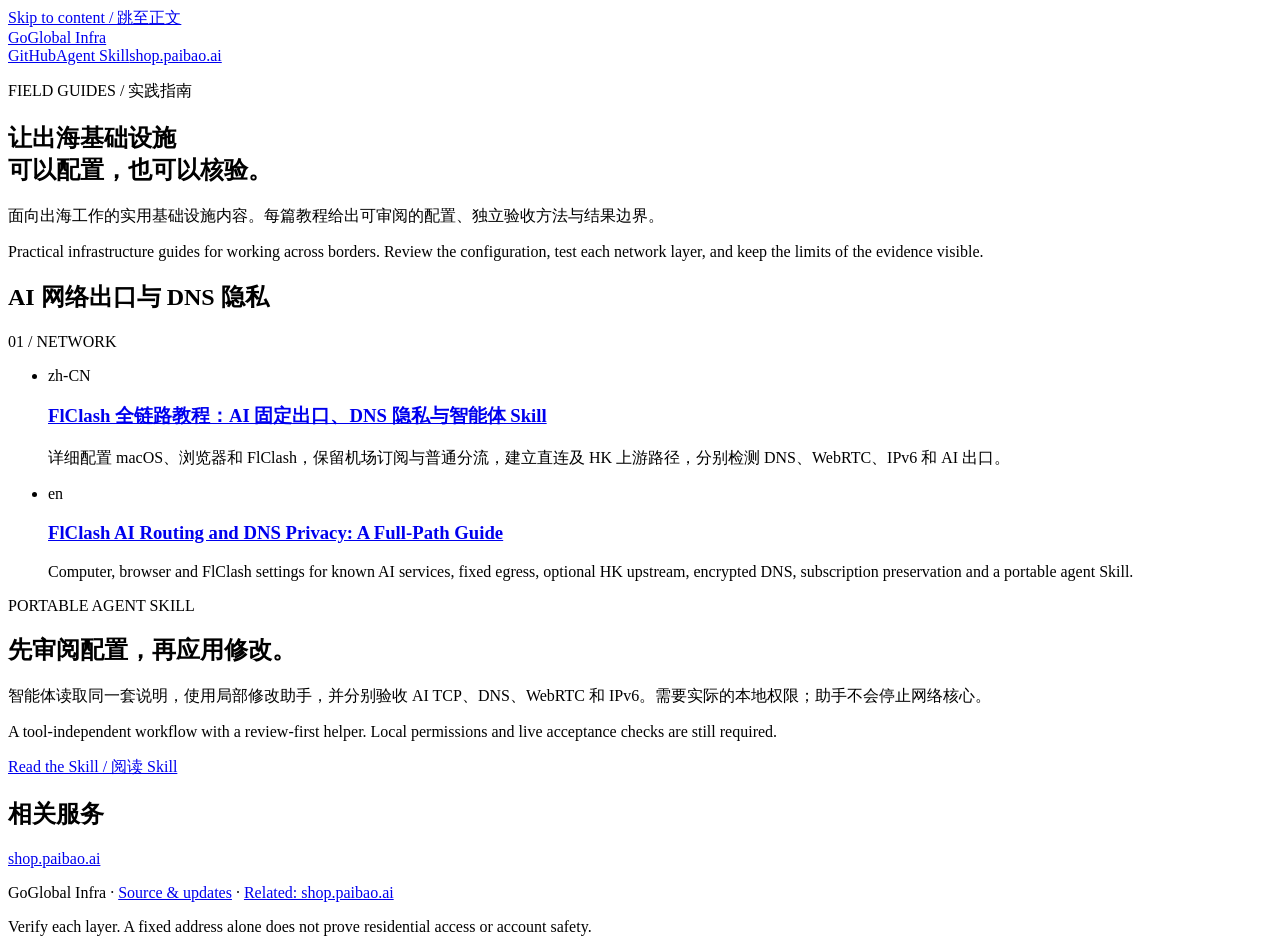
==== docs/index.html @ e7b36d97 "Publish GoGlobal Infra navigation and FlClash privacy guide" ====
<!doctype html>
<html lang="zh-CN">
<head><meta charset="utf-8"><meta name="viewport" content="width=device-width, initial-scale=1">
<title>GoGlobal Infra · 出海基础设施与内容导航</title><meta name="description" content="可核验的出海基础设施教程与工具。首期专题包含电脑设置、FlClash AI 分流、DNS 隐私和可移植智能体 Skill。">
<link rel="canonical" href="https://ipythoning.github.io/goglobal-infra/">
<meta property="og:type" content="website">
<meta property="og:title" content="GoGlobal Infra · 出海基础设施与内容导航"><meta property="og:description" content="可核验的出海基础设施教程与工具。首期专题包含电脑设置、FlClash AI 分流、DNS 隐私和可移植智能体 Skill。">
<meta property="og:url" content="https://ipythoning.github.io/goglobal-infra/"><meta name="twitter:card" content="summary">
<link rel="stylesheet" href="https://ipythoning.github.io/goglobal-infra/assets/styles.css"><script type="application/ld+json">{"@context": "https://schema.org", "@type": "CollectionPage", "name": "GoGlobal Infra", "description": "可核验的出海基础设施教程与工具。首期专题包含电脑设置、FlClash AI 分流、DNS 隐私和可移植智能体 Skill。", "url": "https://ipythoning.github.io/goglobal-infra/", "hasPart": [{"@type": "Article", "name": "FlClash 全链路教程：AI 固定出口、DNS 隐私与智能体 Skill", "url": "https://ipythoning.github.io/goglobal-infra/articles/flclash-ai-privacy.zh-CN.html"}, {"@type": "Article", "name": "FlClash AI Routing and DNS Privacy: A Full-Path Guide", "url": "https://ipythoning.github.io/goglobal-infra/articles/flclash-ai-privacy.en.html"}]}</script>
</head><body><a class="skip" href="#content">Skip to content / 跳至正文</a>
<header><a class="brand" href="https://ipythoning.github.io/goglobal-infra/">GoGlobal Infra</a>
<nav aria-label="Project"><a href="https://github.com/iPythoning/goglobal-infra">GitHub</a><a href="https://github.com/iPythoning/goglobal-infra/blob/main/skills/flclash-ai-privacy/SKILL.md">Agent Skill</a><a href="https://shop.paibao.ai">shop.paibao.ai</a></nav></header>
<main id="content"><section class="hero"><p class="eyebrow">FIELD GUIDES / 实践指南</p><h1>让出海基础设施<br>可以配置，也可以核验。</h1>
<p class="intro">面向出海工作的实用基础设施内容。每篇教程给出可审阅的配置、独立验收方法与结果边界。</p><p lang="en">Practical infrastructure guides for working across borders. Review the configuration, test each network layer, and keep the limits of the evidence visible.</p></section>
<section aria-labelledby="guides"><div class="section-head"><h2 id="guides">AI 网络出口与 DNS 隐私</h2><span>01 / NETWORK</span></div>
<ul class="cards"><li><span class="eyebrow">zh-CN</span><h3><a href="https://ipythoning.github.io/goglobal-infra/articles/flclash-ai-privacy.zh-CN.html">FlClash 全链路教程：AI 固定出口、DNS 隐私与智能体 Skill</a></h3><p>详细配置 macOS、浏览器和 FlClash，保留机场订阅与普通分流，建立直连及 HK 上游路径，分别检测 DNS、WebRTC、IPv6 和 AI 出口。</p></li><li><span class="eyebrow">en</span><h3><a href="https://ipythoning.github.io/goglobal-infra/articles/flclash-ai-privacy.en.html">FlClash AI Routing and DNS Privacy: A Full-Path Guide</a></h3><p>Computer, browser and FlClash settings for known AI services, fixed egress, optional HK upstream, encrypted DNS, subscription preservation and a portable agent Skill.</p></li></ul></section>
<section class="skill"><p class="eyebrow">PORTABLE AGENT SKILL</p><h2>先审阅配置，再应用修改。</h2><p>智能体读取同一套说明，使用局部修改助手，并分别验收 AI TCP、DNS、WebRTC 和 IPv6。需要实际的本地权限；助手不会停止网络核心。</p>
<p lang="en">A tool-independent workflow with a review-first helper. Local permissions and live acceptance checks are still required.</p>
<a class="button" href="https://github.com/iPythoning/goglobal-infra/blob/main/skills/flclash-ai-privacy/SKILL.md">Read the Skill / 阅读 Skill</a></section>
<aside class="related"><h2>相关服务</h2><p><a href="https://shop.paibao.ai">shop.paibao.ai</a></p></aside></main>
<footer><p>GoGlobal Infra · <a href="https://github.com/iPythoning/goglobal-infra">Source &amp; updates</a> · <a href="https://shop.paibao.ai">Related: shop.paibao.ai</a></p>
<p>Verify each layer. A fixed address alone does not prove residential access or account safety.</p></footer></body></html>
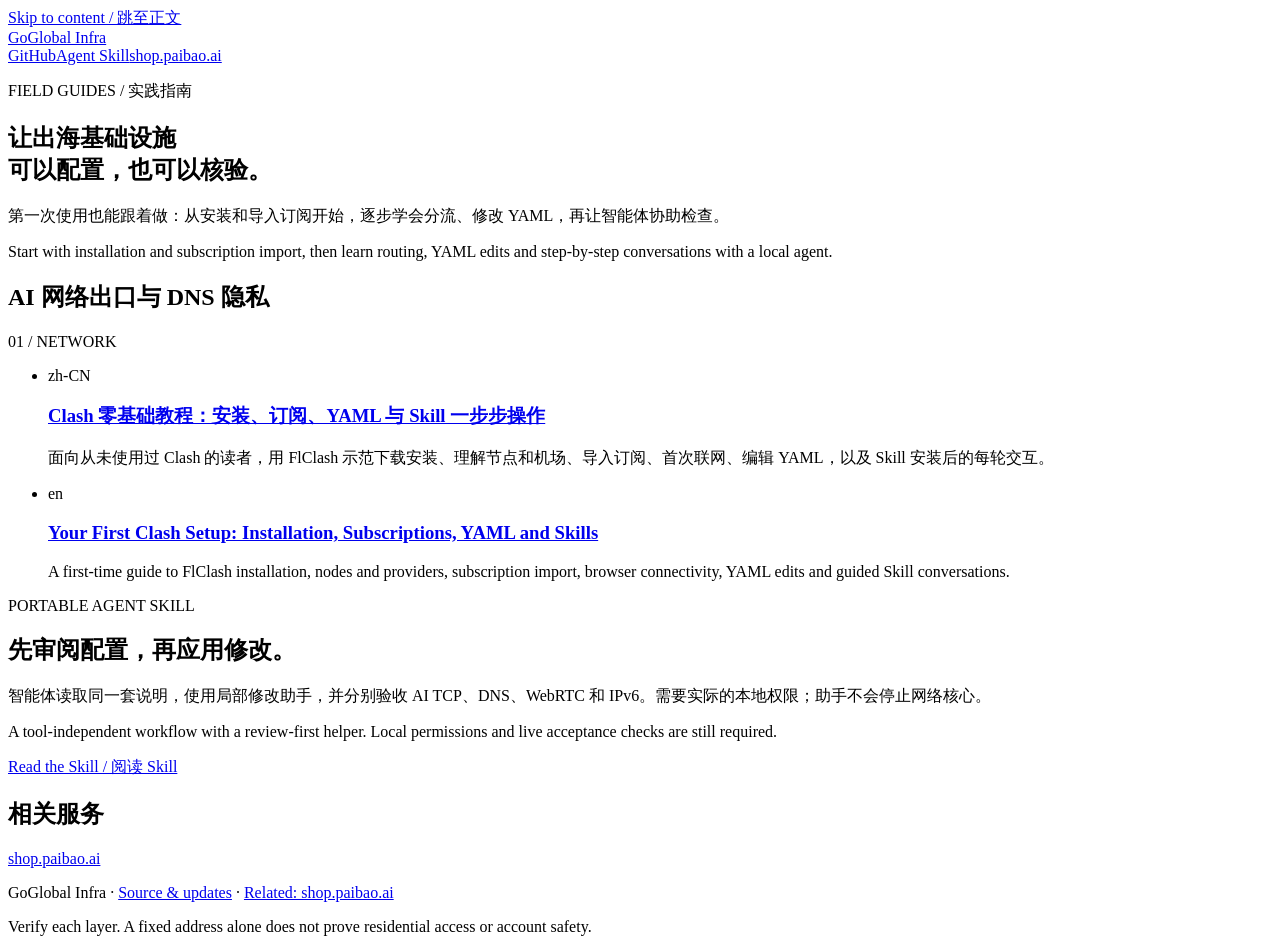
==== commit 71aae0ad: "docs: teach first-time Clash users installation and Skill workflows" ====
--- a/docs/index.html
+++ b/docs/index.html
@@ -1,19 +1,19 @@
 <!doctype html>
 <html lang="zh-CN">
 <head><meta charset="utf-8"><meta name="viewport" content="width=device-width, initial-scale=1">
-<title>GoGlobal Infra · 出海基础设施与内容导航</title><meta name="description" content="可核验的出海基础设施教程与工具。首期专题包含电脑设置、FlClash AI 分流、DNS 隐私和可移植智能体 Skill。">
+<title>GoGlobal Infra · 出海基础设施与内容导航</title><meta name="description" content="从零学习 Clash：下载和安装、节点与机场、导入订阅、规则分流、YAML 文件，以及安装 Skill 后的逐轮交互。">
 <link rel="canonical" href="https://ipythoning.github.io/goglobal-infra/">
 <meta property="og:type" content="website">
-<meta property="og:title" content="GoGlobal Infra · 出海基础设施与内容导航"><meta property="og:description" content="可核验的出海基础设施教程与工具。首期专题包含电脑设置、FlClash AI 分流、DNS 隐私和可移植智能体 Skill。">
+<meta property="og:title" content="GoGlobal Infra · 出海基础设施与内容导航"><meta property="og:description" content="从零学习 Clash：下载和安装、节点与机场、导入订阅、规则分流、YAML 文件，以及安装 Skill 后的逐轮交互。">
 <meta property="og:url" content="https://ipythoning.github.io/goglobal-infra/"><meta name="twitter:card" content="summary">
-<link rel="stylesheet" href="https://ipythoning.github.io/goglobal-infra/assets/styles.css"><script type="application/ld+json">{"@context": "https://schema.org", "@type": "CollectionPage", "name": "GoGlobal Infra", "description": "可核验的出海基础设施教程与工具。首期专题包含电脑设置、FlClash AI 分流、DNS 隐私和可移植智能体 Skill。", "url": "https://ipythoning.github.io/goglobal-infra/", "hasPart": [{"@type": "Article", "name": "FlClash 全链路教程：AI 固定出口、DNS 隐私与智能体 Skill", "url": "https://ipythoning.github.io/goglobal-infra/articles/flclash-ai-privacy.zh-CN.html"}, {"@type": "Article", "name": "FlClash AI Routing and DNS Privacy: A Full-Path Guide", "url": "https://ipythoning.github.io/goglobal-infra/articles/flclash-ai-privacy.en.html"}]}</script>
+<link rel="stylesheet" href="https://ipythoning.github.io/goglobal-infra/assets/styles.css"><script type="application/ld+json">{"@context": "https://schema.org", "@type": "CollectionPage", "name": "GoGlobal Infra", "description": "从零学习 Clash：下载和安装、节点与机场、导入订阅、规则分流、YAML 文件，以及安装 Skill 后的逐轮交互。", "url": "https://ipythoning.github.io/goglobal-infra/", "hasPart": [{"@type": "Article", "name": "Clash 零基础教程：安装、订阅、YAML 与 Skill 一步步操作", "url": "https://ipythoning.github.io/goglobal-infra/articles/flclash-ai-privacy.zh-CN.html"}, {"@type": "Article", "name": "Your First Clash Setup: Installation, Subscriptions, YAML and Skills", "url": "https://ipythoning.github.io/goglobal-infra/articles/flclash-ai-privacy.en.html"}]}</script>
 </head><body><a class="skip" href="#content">Skip to content / 跳至正文</a>
 <header><a class="brand" href="https://ipythoning.github.io/goglobal-infra/">GoGlobal Infra</a>
 <nav aria-label="Project"><a href="https://github.com/iPythoning/goglobal-infra">GitHub</a><a href="https://github.com/iPythoning/goglobal-infra/blob/main/skills/flclash-ai-privacy/SKILL.md">Agent Skill</a><a href="https://shop.paibao.ai">shop.paibao.ai</a></nav></header>
 <main id="content"><section class="hero"><p class="eyebrow">FIELD GUIDES / 实践指南</p><h1>让出海基础设施<br>可以配置，也可以核验。</h1>
-<p class="intro">面向出海工作的实用基础设施内容。每篇教程给出可审阅的配置、独立验收方法与结果边界。</p><p lang="en">Practical infrastructure guides for working across borders. Review the configuration, test each network layer, and keep the limits of the evidence visible.</p></section>
+<p class="intro">第一次使用也能跟着做：从安装和导入订阅开始，逐步学会分流、修改 YAML，再让智能体协助检查。</p><p lang="en">Start with installation and subscription import, then learn routing, YAML edits and step-by-step conversations with a local agent.</p></section>
 <section aria-labelledby="guides"><div class="section-head"><h2 id="guides">AI 网络出口与 DNS 隐私</h2><span>01 / NETWORK</span></div>
-<ul class="cards"><li><span class="eyebrow">zh-CN</span><h3><a href="https://ipythoning.github.io/goglobal-infra/articles/flclash-ai-privacy.zh-CN.html">FlClash 全链路教程：AI 固定出口、DNS 隐私与智能体 Skill</a></h3><p>详细配置 macOS、浏览器和 FlClash，保留机场订阅与普通分流，建立直连及 HK 上游路径，分别检测 DNS、WebRTC、IPv6 和 AI 出口。</p></li><li><span class="eyebrow">en</span><h3><a href="https://ipythoning.github.io/goglobal-infra/articles/flclash-ai-privacy.en.html">FlClash AI Routing and DNS Privacy: A Full-Path Guide</a></h3><p>Computer, browser and FlClash settings for known AI services, fixed egress, optional HK upstream, encrypted DNS, subscription preservation and a portable agent Skill.</p></li></ul></section>
+<ul class="cards"><li><span class="eyebrow">zh-CN</span><h3><a href="https://ipythoning.github.io/goglobal-infra/articles/flclash-ai-privacy.zh-CN.html">Clash 零基础教程：安装、订阅、YAML 与 Skill 一步步操作</a></h3><p>面向从未使用过 Clash 的读者，用 FlClash 示范下载安装、理解节点和机场、导入订阅、首次联网、编辑 YAML，以及 Skill 安装后的每轮交互。</p></li><li><span class="eyebrow">en</span><h3><a href="https://ipythoning.github.io/goglobal-infra/articles/flclash-ai-privacy.en.html">Your First Clash Setup: Installation, Subscriptions, YAML and Skills</a></h3><p>A first-time guide to FlClash installation, nodes and providers, subscription import, browser connectivity, YAML edits and guided Skill conversations.</p></li></ul></section>
 <section class="skill"><p class="eyebrow">PORTABLE AGENT SKILL</p><h2>先审阅配置，再应用修改。</h2><p>智能体读取同一套说明，使用局部修改助手，并分别验收 AI TCP、DNS、WebRTC 和 IPv6。需要实际的本地权限；助手不会停止网络核心。</p>
 <p lang="en">A tool-independent workflow with a review-first helper. Local permissions and live acceptance checks are still required.</p>
 <a class="button" href="https://github.com/iPythoning/goglobal-infra/blob/main/skills/flclash-ai-privacy/SKILL.md">Read the Skill / 阅读 Skill</a></section>
